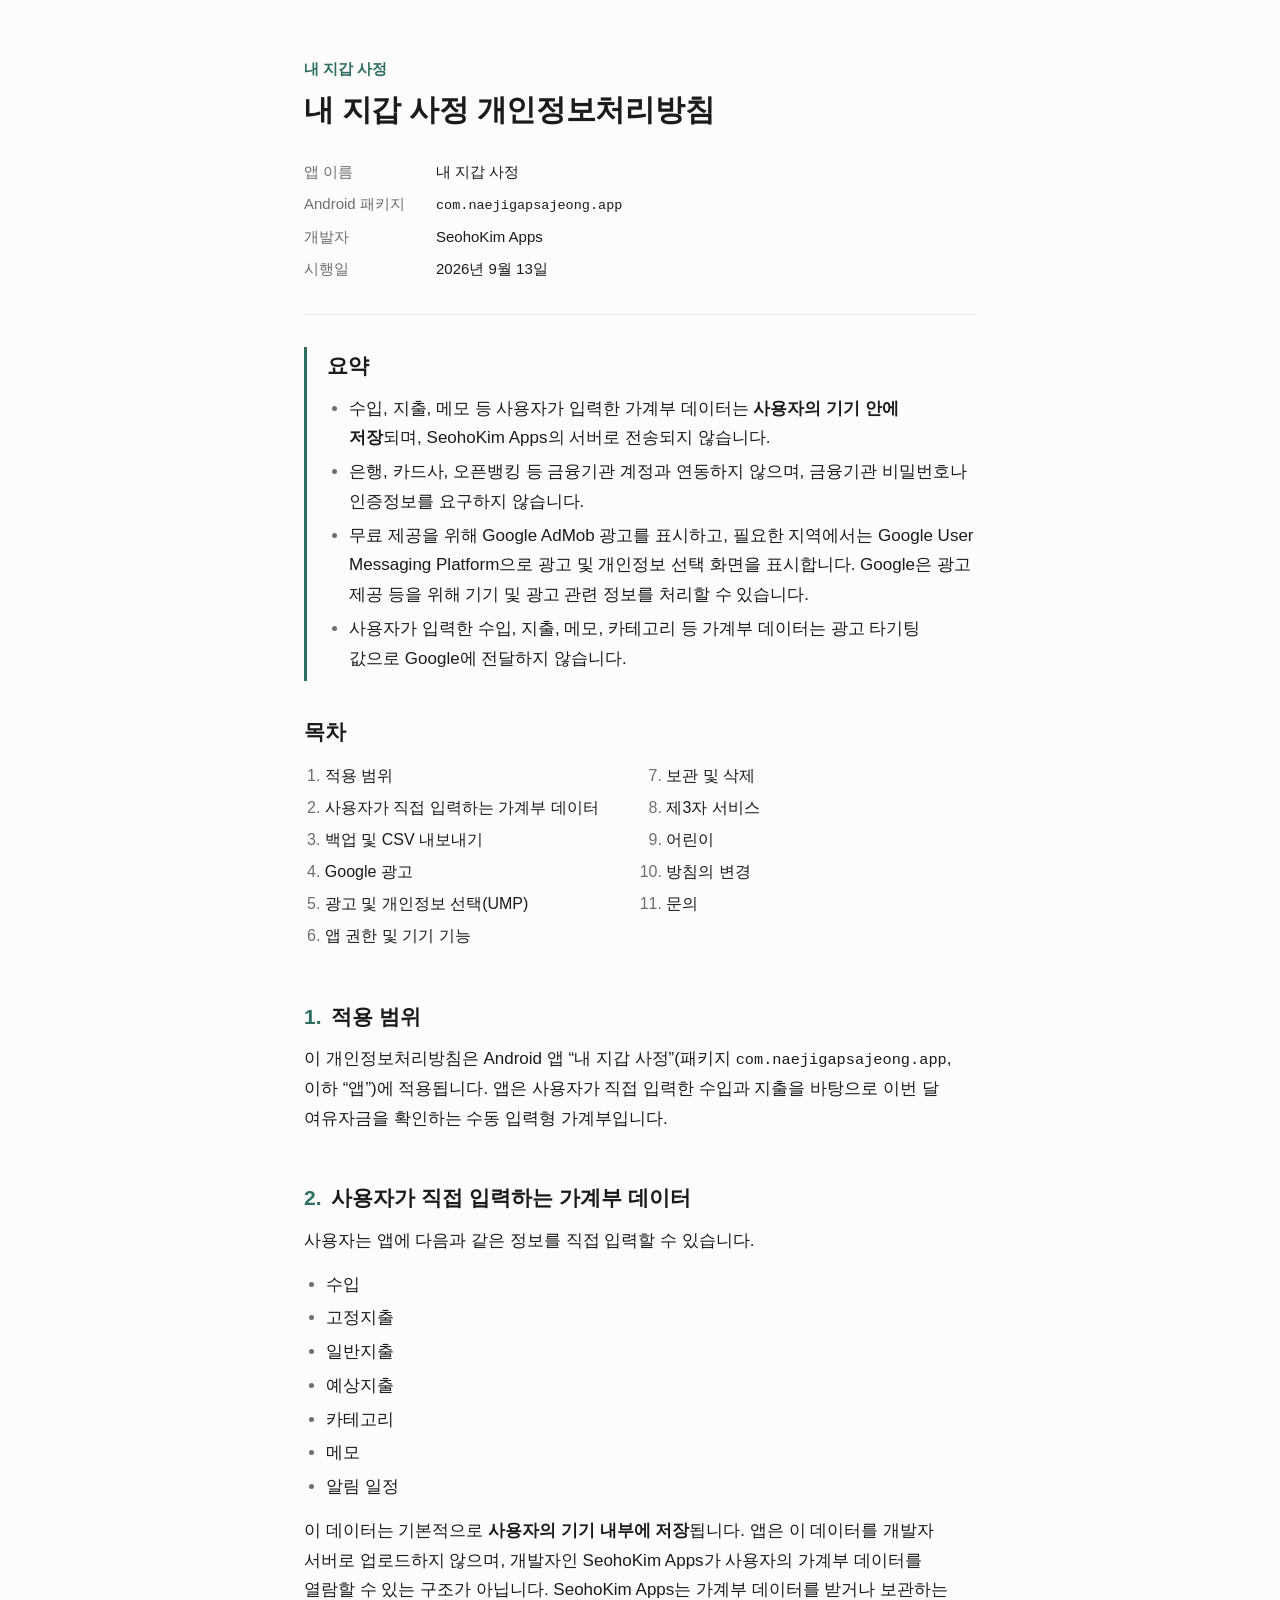
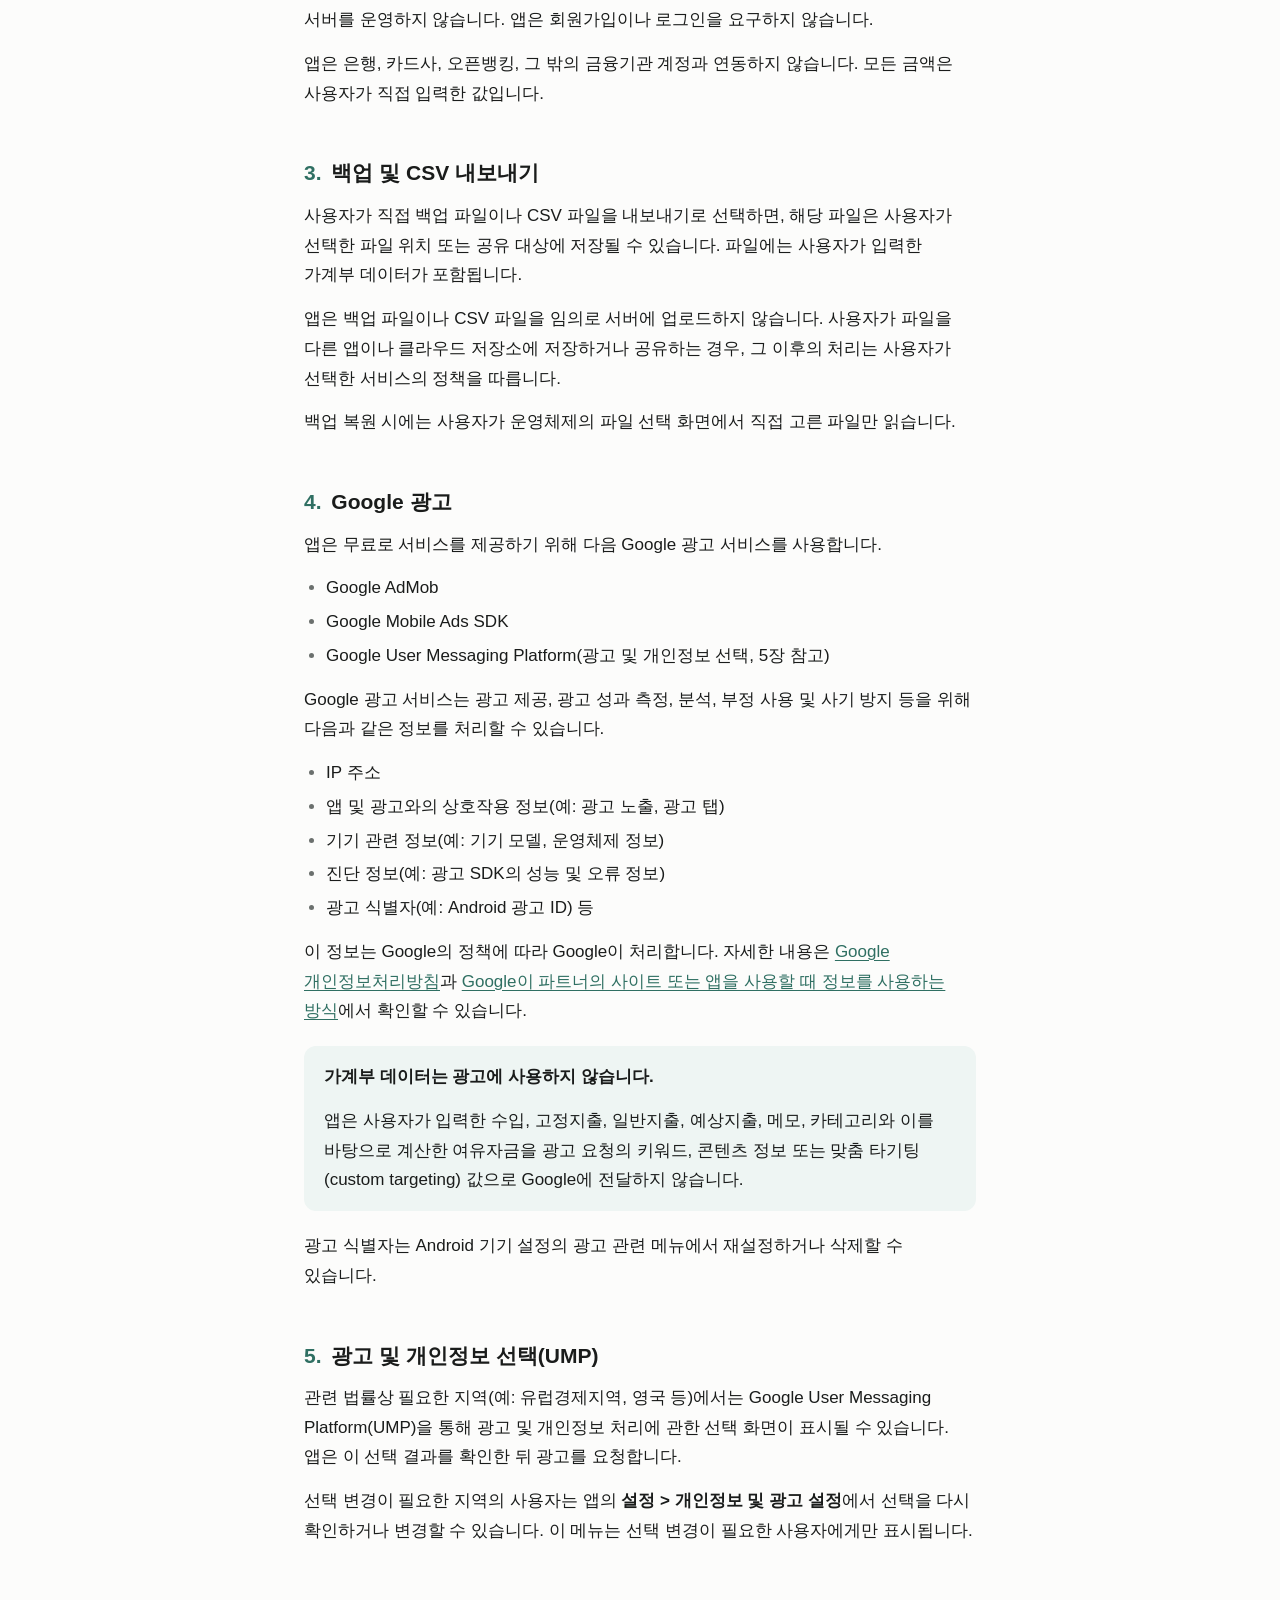
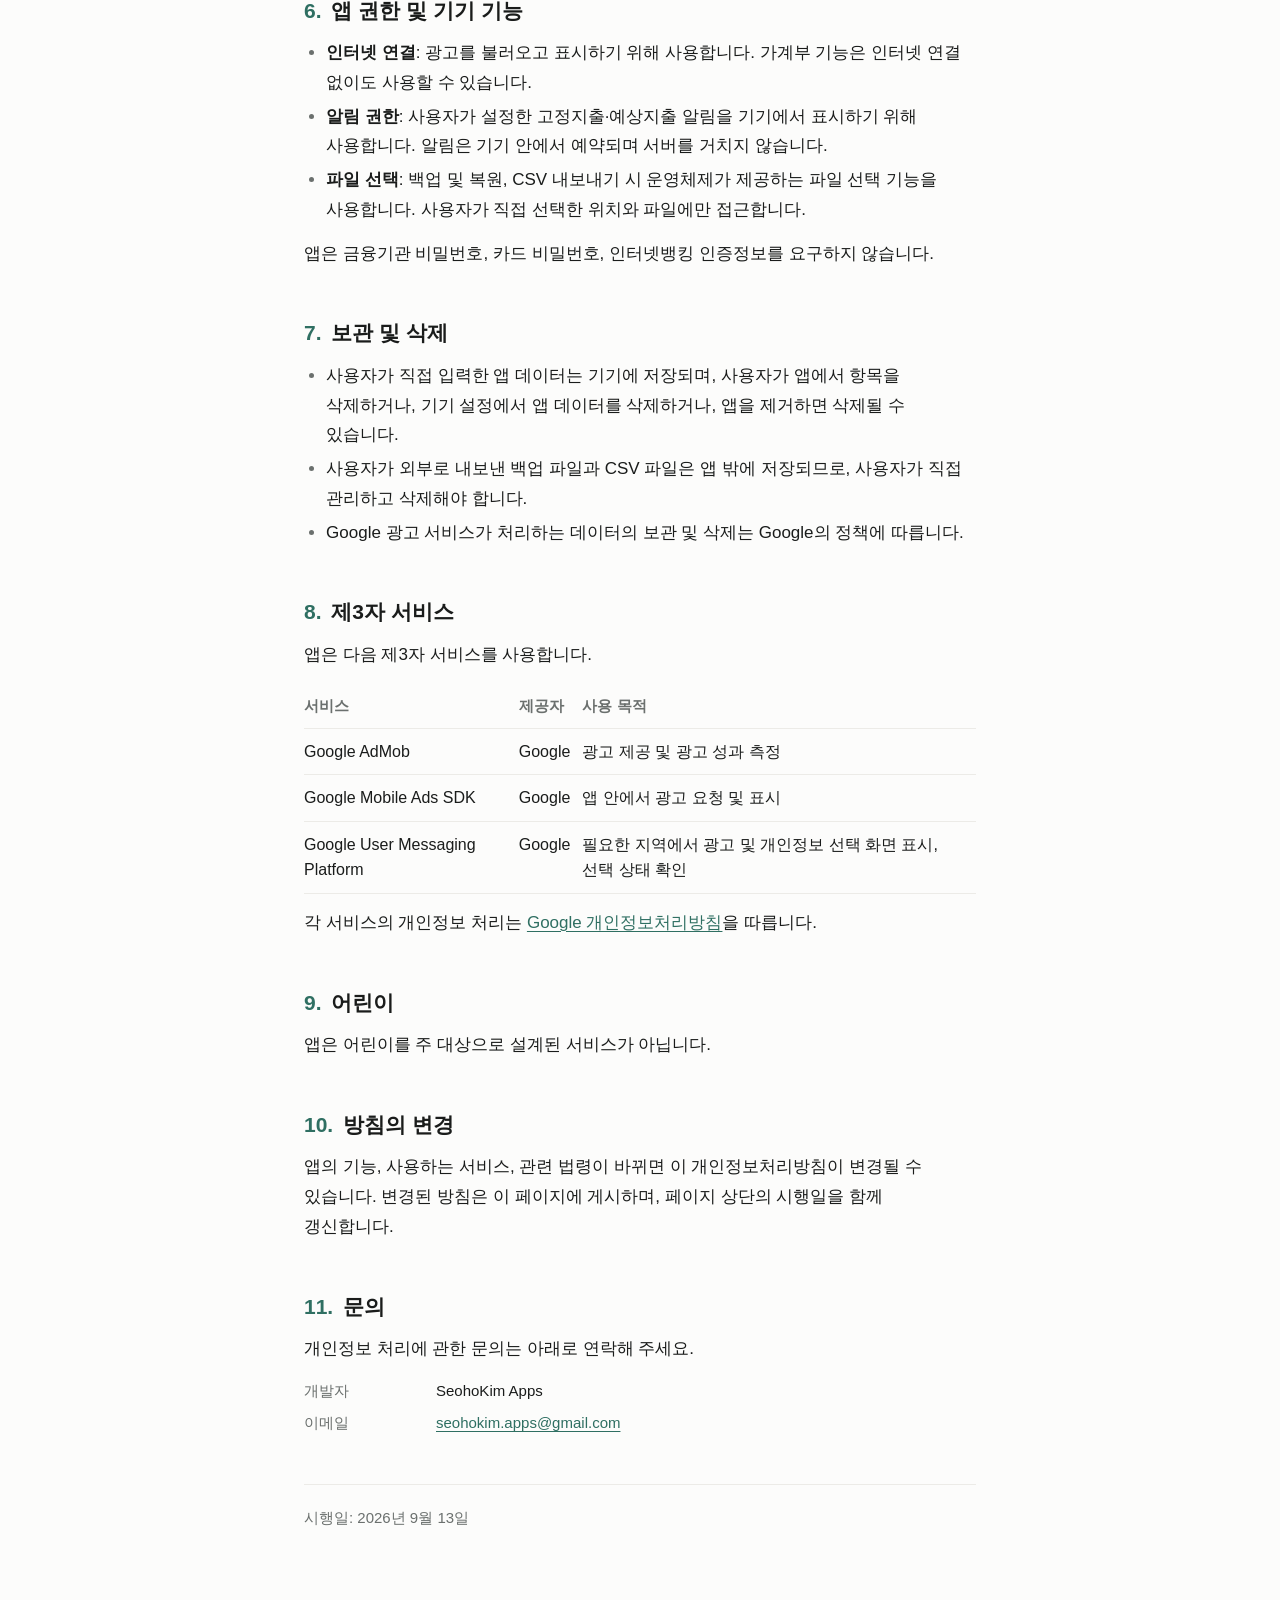
==== privacy/index.html @ 1b340bd2 "Add SeohoKim Apps privacy policy site" ====
<!doctype html>
<html lang="ko">
<head>
  <meta charset="utf-8">
  <meta name="viewport" content="width=device-width, initial-scale=1">
  <meta name="color-scheme" content="light">
  <title>내 지갑 사정 개인정보처리방침</title>
  <meta name="description" content="가계부 앱 '내 지갑 사정'의 개인정보처리방침입니다.">
  <link rel="stylesheet" href="privacy.css">
</head>
<body>
  <main class="page">
    <header class="page-header">
      <p class="eyebrow">내 지갑 사정</p>
      <h1>내 지갑 사정 개인정보처리방침</h1>

      <dl class="meta">
        <div>
          <dt>앱 이름</dt>
          <dd>내 지갑 사정</dd>
        </div>
        <div>
          <dt>Android 패키지</dt>
          <dd><code>com.naejigapsajeong.app</code></dd>
        </div>
        <div>
          <dt>개발자</dt>
          <dd>SeohoKim Apps</dd>
        </div>
        <div>
          <dt>시행일</dt>
          <dd><time datetime="2026-09-13">2026년 9월 13일</time></dd>
        </div>
      </dl>
    </header>

    <section class="summary" aria-labelledby="summary-title">
      <h2 id="summary-title">요약</h2>
      <ul>
        <li>수입, 지출, 메모 등 사용자가 입력한 가계부 데이터는 <strong>사용자의 기기 안에 저장</strong>되며, SeohoKim Apps의 서버로 전송되지 않습니다.</li>
        <li>은행, 카드사, 오픈뱅킹 등 금융기관 계정과 연동하지 않으며, 금융기관 비밀번호나 인증정보를 요구하지 않습니다.</li>
        <li>무료 제공을 위해 Google AdMob 광고를 표시하고, 필요한 지역에서는 Google User Messaging Platform으로 광고 및 개인정보 선택 화면을 표시합니다. Google은 광고 제공 등을 위해 기기 및 광고 관련 정보를 처리할 수 있습니다.</li>
        <li>사용자가 입력한 수입, 지출, 메모, 카테고리 등 가계부 데이터는 광고 타기팅 값으로 Google에 전달하지 않습니다.</li>
      </ul>
    </section>

    <nav class="toc" aria-labelledby="toc-title">
      <h2 id="toc-title">목차</h2>
      <ol>
        <li><a href="#scope">적용 범위</a></li>
        <li><a href="#user-data">사용자가 직접 입력하는 가계부 데이터</a></li>
        <li><a href="#backup">백업 및 CSV 내보내기</a></li>
        <li><a href="#ads">Google 광고</a></li>
        <li><a href="#consent">광고 및 개인정보 선택(UMP)</a></li>
        <li><a href="#permissions">앱 권한 및 기기 기능</a></li>
        <li><a href="#retention">보관 및 삭제</a></li>
        <li><a href="#third-party">제3자 서비스</a></li>
        <li><a href="#children">어린이</a></li>
        <li><a href="#changes">방침의 변경</a></li>
        <li><a href="#contact">문의</a></li>
      </ol>
    </nav>

    <section id="scope">
      <h2><span class="num">1.</span> 적용 범위</h2>
      <p>이 개인정보처리방침은 Android 앱 “내 지갑 사정”(패키지 <code>com.naejigapsajeong.app</code>, 이하 “앱”)에 적용됩니다. 앱은 사용자가 직접 입력한 수입과 지출을 바탕으로 이번 달 여유자금을 확인하는 수동 입력형 가계부입니다.</p>
    </section>

    <section id="user-data">
      <h2><span class="num">2.</span> 사용자가 직접 입력하는 가계부 데이터</h2>
      <p>사용자는 앱에 다음과 같은 정보를 직접 입력할 수 있습니다.</p>
      <ul>
        <li>수입</li>
        <li>고정지출</li>
        <li>일반지출</li>
        <li>예상지출</li>
        <li>카테고리</li>
        <li>메모</li>
        <li>알림 일정</li>
      </ul>
      <p>이 데이터는 기본적으로 <strong>사용자의 기기 내부에 저장</strong>됩니다. 앱은 이 데이터를 개발자 서버로 업로드하지 않으며, 개발자인 SeohoKim Apps가 사용자의 가계부 데이터를 열람할 수 있는 구조가 아닙니다. SeohoKim Apps는 가계부 데이터를 받거나 보관하는 서버를 운영하지 않습니다. 앱은 회원가입이나 로그인을 요구하지 않습니다.</p>
      <p>앱은 은행, 카드사, 오픈뱅킹, 그 밖의 금융기관 계정과 연동하지 않습니다. 모든 금액은 사용자가 직접 입력한 값입니다.</p>
    </section>

    <section id="backup">
      <h2><span class="num">3.</span> 백업 및 CSV 내보내기</h2>
      <p>사용자가 직접 백업 파일이나 CSV 파일을 내보내기로 선택하면, 해당 파일은 사용자가 선택한 파일 위치 또는 공유 대상에 저장될 수 있습니다. 파일에는 사용자가 입력한 가계부 데이터가 포함됩니다.</p>
      <p>앱은 백업 파일이나 CSV 파일을 임의로 서버에 업로드하지 않습니다. 사용자가 파일을 다른 앱이나 클라우드 저장소에 저장하거나 공유하는 경우, 그 이후의 처리는 사용자가 선택한 서비스의 정책을 따릅니다.</p>
      <p>백업 복원 시에는 사용자가 운영체제의 파일 선택 화면에서 직접 고른 파일만 읽습니다.</p>
    </section>

    <section id="ads">
      <h2><span class="num">4.</span> Google 광고</h2>
      <p>앱은 무료로 서비스를 제공하기 위해 다음 Google 광고 서비스를 사용합니다.</p>
      <ul>
        <li>Google AdMob</li>
        <li>Google Mobile Ads SDK</li>
        <li>Google User Messaging Platform(광고 및 개인정보 선택, 5장 참고)</li>
      </ul>
      <p>Google 광고 서비스는 광고 제공, 광고 성과 측정, 분석, 부정 사용 및 사기 방지 등을 위해 다음과 같은 정보를 처리할 수 있습니다.</p>
      <ul>
        <li>IP 주소</li>
        <li>앱 및 광고와의 상호작용 정보(예: 광고 노출, 광고 탭)</li>
        <li>기기 관련 정보(예: 기기 모델, 운영체제 정보)</li>
        <li>진단 정보(예: 광고 SDK의 성능 및 오류 정보)</li>
        <li>광고 식별자(예: Android 광고 ID) 등</li>
      </ul>
      <p>이 정보는 Google의 정책에 따라 Google이 처리합니다. 자세한 내용은 <a href="https://policies.google.com/privacy" rel="noopener">Google 개인정보처리방침</a>과 <a href="https://policies.google.com/technologies/partner-sites" rel="noopener">Google이 파트너의 사이트 또는 앱을 사용할 때 정보를 사용하는 방식</a>에서 확인할 수 있습니다.</p>

      <div class="note">
        <p><strong>가계부 데이터는 광고에 사용하지 않습니다.</strong></p>
        <p>앱은 사용자가 입력한 수입, 고정지출, 일반지출, 예상지출, 메모, 카테고리와 이를 바탕으로 계산한 여유자금을 광고 요청의 키워드, 콘텐츠 정보 또는 맞춤 타기팅(custom targeting) 값으로 Google에 전달하지 않습니다.</p>
      </div>

      <p>광고 식별자는 Android 기기 설정의 광고 관련 메뉴에서 재설정하거나 삭제할 수 있습니다.</p>
    </section>

    <section id="consent">
      <h2><span class="num">5.</span> 광고 및 개인정보 선택(UMP)</h2>
      <p>관련 법률상 필요한 지역(예: 유럽경제지역, 영국 등)에서는 Google User Messaging Platform(UMP)을 통해 광고 및 개인정보 처리에 관한 선택 화면이 표시될 수 있습니다. 앱은 이 선택 결과를 확인한 뒤 광고를 요청합니다.</p>
      <p>선택 변경이 필요한 지역의 사용자는 앱의 <strong>설정 &gt; 개인정보 및 광고 설정</strong>에서 선택을 다시 확인하거나 변경할 수 있습니다. 이 메뉴는 선택 변경이 필요한 사용자에게만 표시됩니다.</p>
    </section>

    <section id="permissions">
      <h2><span class="num">6.</span> 앱 권한 및 기기 기능</h2>
      <ul>
        <li><strong>인터넷 연결</strong>: 광고를 불러오고 표시하기 위해 사용합니다. 가계부 기능은 인터넷 연결 없이도 사용할 수 있습니다.</li>
        <li><strong>알림 권한</strong>: 사용자가 설정한 고정지출·예상지출 알림을 기기에서 표시하기 위해 사용합니다. 알림은 기기 안에서 예약되며 서버를 거치지 않습니다.</li>
        <li><strong>파일 선택</strong>: 백업 및 복원, CSV 내보내기 시 운영체제가 제공하는 파일 선택 기능을 사용합니다. 사용자가 직접 선택한 위치와 파일에만 접근합니다.</li>
      </ul>
      <p>앱은 금융기관 비밀번호, 카드 비밀번호, 인터넷뱅킹 인증정보를 요구하지 않습니다.</p>
    </section>

    <section id="retention">
      <h2><span class="num">7.</span> 보관 및 삭제</h2>
      <ul>
        <li>사용자가 직접 입력한 앱 데이터는 기기에 저장되며, 사용자가 앱에서 항목을 삭제하거나, 기기 설정에서 앱 데이터를 삭제하거나, 앱을 제거하면 삭제될 수 있습니다.</li>
        <li>사용자가 외부로 내보낸 백업 파일과 CSV 파일은 앱 밖에 저장되므로, 사용자가 직접 관리하고 삭제해야 합니다.</li>
        <li>Google 광고 서비스가 처리하는 데이터의 보관 및 삭제는 Google의 정책에 따릅니다.</li>
      </ul>
    </section>

    <section id="third-party">
      <h2><span class="num">8.</span> 제3자 서비스</h2>
      <p>앱은 다음 제3자 서비스를 사용합니다.</p>
      <div class="table-wrap">
        <table>
          <thead>
            <tr>
              <th scope="col">서비스</th>
              <th scope="col">제공자</th>
              <th scope="col">사용 목적</th>
            </tr>
          </thead>
          <tbody>
            <tr>
              <td>Google AdMob</td>
              <td>Google</td>
              <td>광고 제공 및 광고 성과 측정</td>
            </tr>
            <tr>
              <td>Google Mobile Ads SDK</td>
              <td>Google</td>
              <td>앱 안에서 광고 요청 및 표시</td>
            </tr>
            <tr>
              <td>Google User Messaging Platform</td>
              <td>Google</td>
              <td>필요한 지역에서 광고 및 개인정보 선택 화면 표시, 선택 상태 확인</td>
            </tr>
          </tbody>
        </table>
      </div>
      <p>각 서비스의 개인정보 처리는 <a href="https://policies.google.com/privacy" rel="noopener">Google 개인정보처리방침</a>을 따릅니다.</p>
    </section>

    <section id="children">
      <h2><span class="num">9.</span> 어린이</h2>
      <p>앱은 어린이를 주 대상으로 설계된 서비스가 아닙니다.</p>
    </section>

    <section id="changes">
      <h2><span class="num">10.</span> 방침의 변경</h2>
      <p>앱의 기능, 사용하는 서비스, 관련 법령이 바뀌면 이 개인정보처리방침이 변경될 수 있습니다. 변경된 방침은 이 페이지에 게시하며, 페이지 상단의 시행일을 함께 갱신합니다.</p>
    </section>

    <section id="contact">
      <h2><span class="num">11.</span> 문의</h2>
      <p>개인정보 처리에 관한 문의는 아래로 연락해 주세요.</p>
      <dl class="contact">
        <div>
          <dt>개발자</dt>
          <dd>SeohoKim Apps</dd>
        </div>
        <div>
          <dt>이메일</dt>
          <dd><a href="mailto:seohokim.apps@gmail.com">seohokim.apps@gmail.com</a></dd>
        </div>
      </dl>
    </section>

    <footer class="page-footer">
      <p>시행일: 2026년 9월 13일</p>
    </footer>
  </main>
</body>
</html>
---- privacy/privacy.css ----
/* 내 지갑 사정 개인정보처리방침 스타일. 외부 글꼴 없이 시스템 글꼴만 사용한다. */

:root {
  --bg: #fcfcfb;
  --surface: #ffffff;
  --border: #ecebe7;
  --text: #1a1c1b;
  --text-secondary: #6b706e;
  --accent: #2f6f62;
  --accent-soft: #eef5f3;
  color-scheme: light;
}

*,
*::before,
*::after {
  box-sizing: border-box;
}

html {
  -webkit-text-size-adjust: 100%;
  text-size-adjust: 100%;
  scroll-padding-top: 16px;
}

body {
  margin: 0;
  background: var(--bg);
  color: var(--text);
  font-family: -apple-system, BlinkMacSystemFont, "Apple SD Gothic Neo",
    "Malgun Gothic", "맑은 고딕", "Noto Sans KR", "Segoe UI", Roboto,
    sans-serif;
  font-size: 17px;
  line-height: 1.75;
  word-break: keep-all;
  overflow-wrap: break-word;
}

.page {
  max-width: 720px;
  margin: 0 auto;
  padding: 56px 24px 72px;
}

/* ------------------------------------------------------------ header */

.eyebrow {
  margin: 0 0 8px;
  color: var(--accent);
  font-size: 15px;
  font-weight: 600;
}

h1 {
  margin: 0 0 28px;
  font-size: 30px;
  line-height: 1.35;
  font-weight: 700;
  letter-spacing: -0.01em;
}

.meta,
.contact {
  margin: 0;
  display: grid;
  gap: 6px;
}

.meta > div,
.contact > div {
  display: grid;
  grid-template-columns: 120px 1fr;
  gap: 12px;
}

.meta dt,
.contact dt {
  color: var(--text-secondary);
  font-size: 15px;
}

.meta dd,
.contact dd {
  margin: 0;
  font-size: 15px;
}

.page-header {
  padding-bottom: 32px;
  border-bottom: 1px solid var(--border);
}

/* ----------------------------------------------------------- content */

section,
nav {
  padding-top: 36px;
}

h2 {
  margin: 0 0 12px;
  font-size: 21px;
  line-height: 1.45;
  font-weight: 700;
}

h2 .num {
  color: var(--accent);
  margin-right: 4px;
}

p {
  margin: 0 0 14px;
}

ul,
ol {
  margin: 0 0 14px;
  padding-left: 1.3em;
}

li {
  margin: 4px 0;
}

li::marker {
  color: var(--text-secondary);
}

strong {
  font-weight: 600;
}

a {
  color: var(--accent);
  text-decoration: underline;
  text-underline-offset: 3px;
  text-decoration-thickness: 1px;
}

a:hover {
  text-decoration-thickness: 2px;
}

a:focus-visible {
  outline: 2px solid var(--accent);
  outline-offset: 2px;
  border-radius: 2px;
}

code {
  font-family: ui-monospace, SFMono-Regular, Consolas, "Liberation Mono",
    monospace;
  font-size: 0.9em;
  overflow-wrap: anywhere;
}

/* 요약: 카드 대신 왼쪽 선 하나로만 구분한다. */
.summary {
  margin-top: 32px;
  padding: 4px 0 4px 20px;
  border-left: 3px solid var(--accent);
}

.summary ul {
  margin-bottom: 0;
}

.toc ol {
  columns: 2;
  column-gap: 32px;
  font-size: 16px;
}

.toc li {
  margin: 0;
  padding: 2px 0;
  break-inside: avoid;
}

.toc a {
  color: var(--text);
  text-decoration: none;
}

.toc a:hover {
  color: var(--accent);
  text-decoration: underline;
}

.note {
  margin: 20px 0;
  padding: 16px 20px;
  background: var(--accent-soft);
  border-radius: 12px;
}

.note p:last-child {
  margin-bottom: 0;
}

.table-wrap {
  overflow-x: auto;
  margin: 0 0 14px;
}

table {
  width: 100%;
  border-collapse: collapse;
  font-size: 16px;
  line-height: 1.6;
}

th,
td {
  text-align: left;
  vertical-align: top;
  padding: 10px 12px 10px 0;
  border-bottom: 1px solid var(--border);
}

th {
  color: var(--text-secondary);
  font-weight: 600;
  font-size: 15px;
}

.page-footer {
  margin-top: 48px;
  padding-top: 20px;
  border-top: 1px solid var(--border);
  color: var(--text-secondary);
  font-size: 15px;
}

/* ------------------------------------------------------------ mobile */

@media (max-width: 560px) {
  body {
    font-size: 16px;
  }

  .page {
    padding: 36px 18px 56px;
  }

  h1 {
    font-size: 25px;
  }

  h2 {
    font-size: 19px;
  }

  .meta > div,
  .contact > div {
    grid-template-columns: 1fr;
    gap: 0;
  }

  .meta > div + div,
  .contact > div + div {
    margin-top: 6px;
  }

  .toc ol {
    columns: 1;
  }

  .summary {
    padding-left: 16px;
  }

  th,
  td {
    padding-right: 10px;
  }
}

@media print {
  body {
    background: #fff;
  }

  .toc {
    display: none;
  }
}
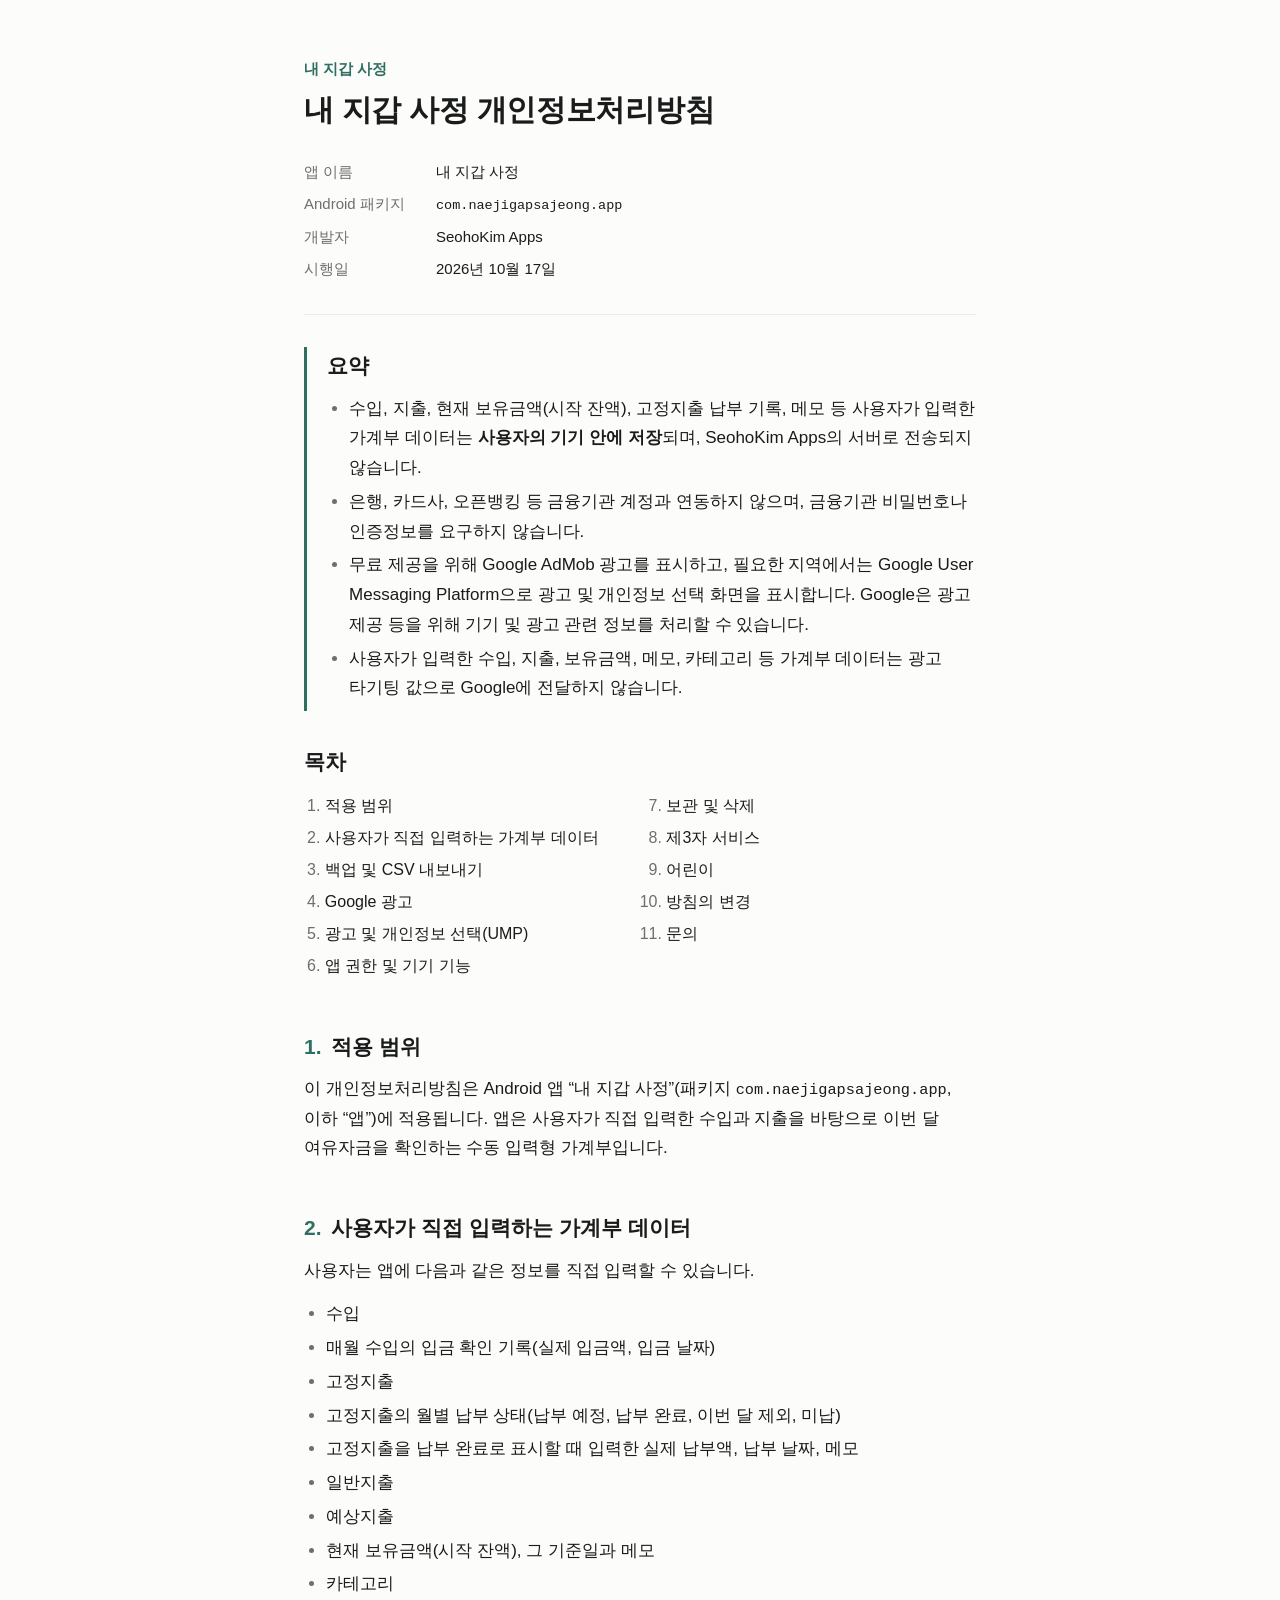
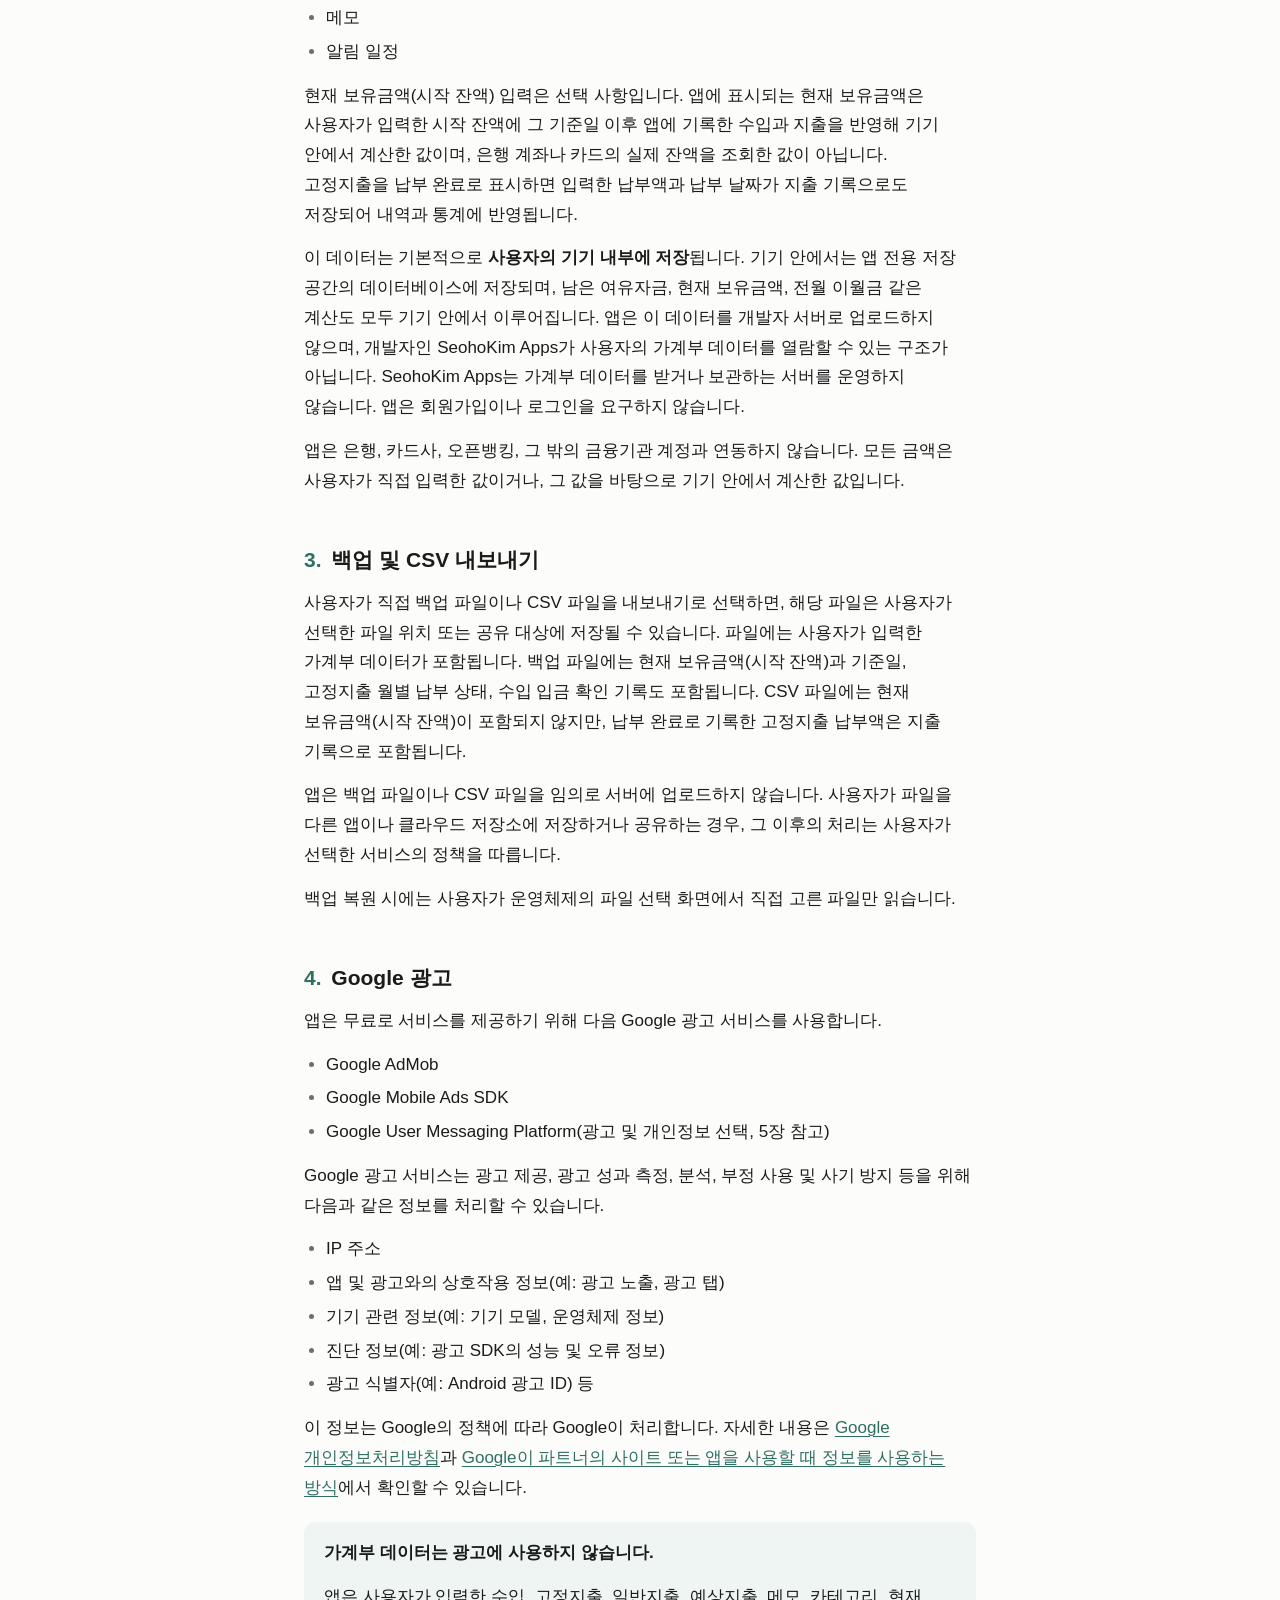
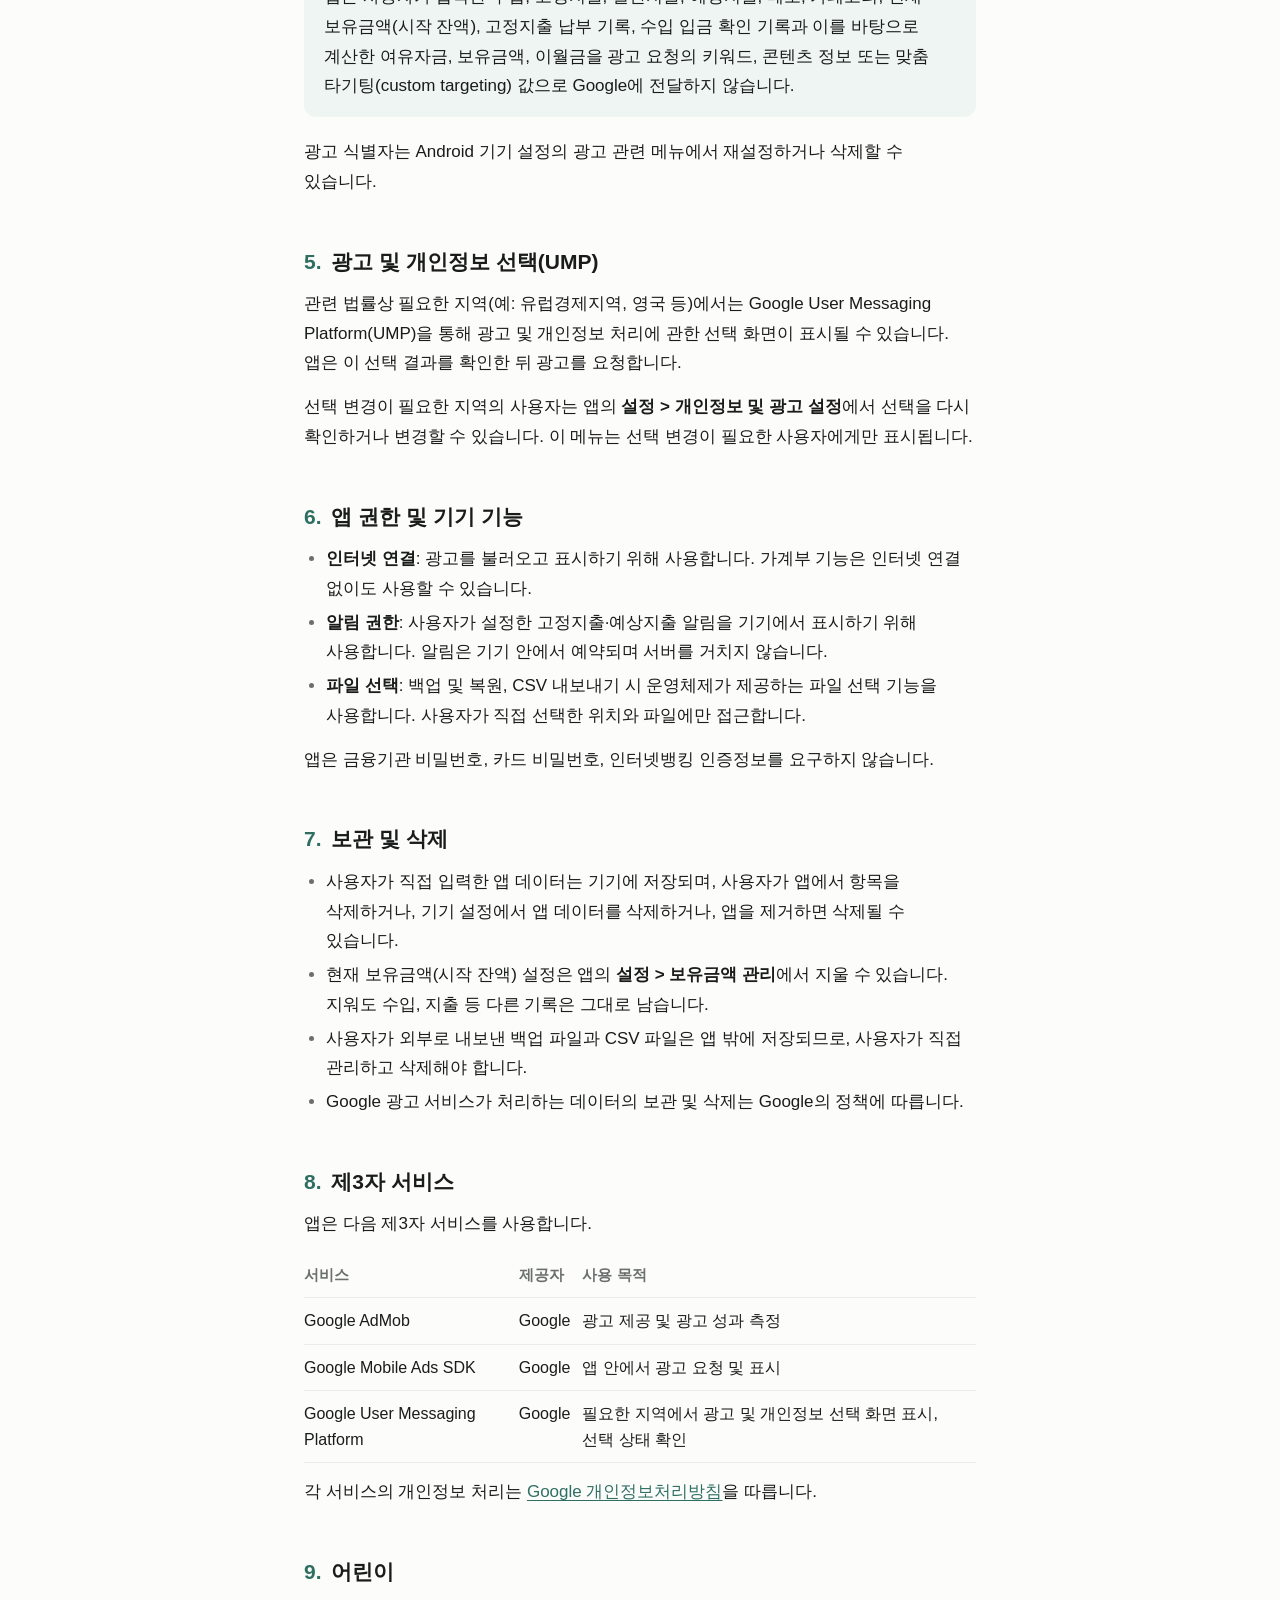
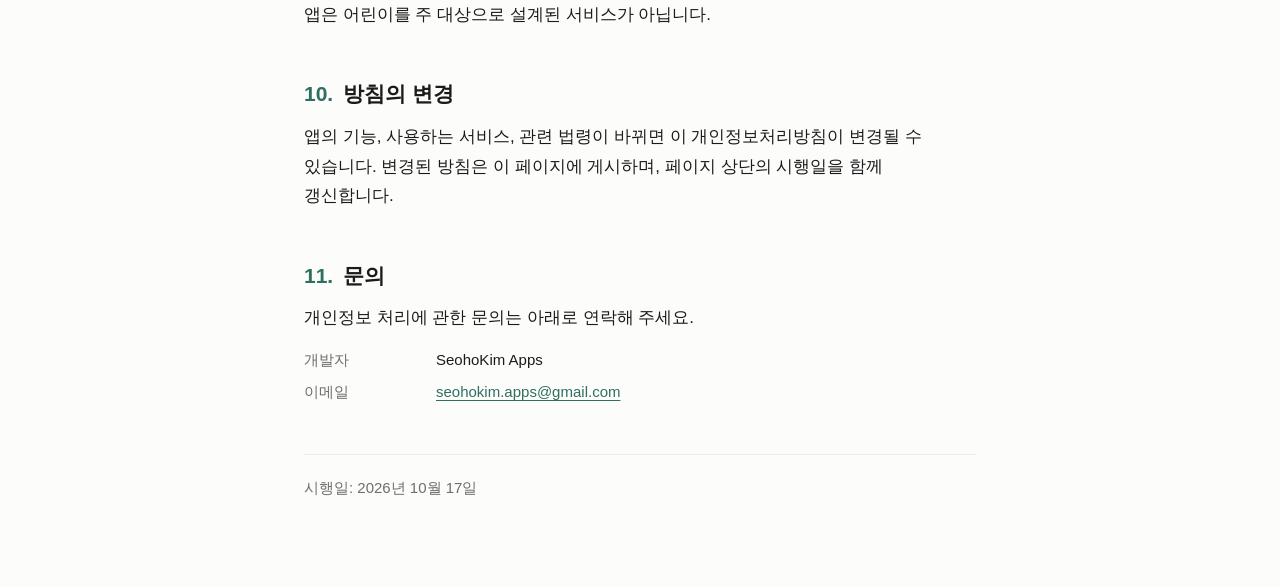
==== commit 842342b7: "docs: update budget app privacy policy Co-Authored-By: Claude Opus 5.5 <noreply@anthropic.com>" ====
--- a/privacy/index.html
+++ b/privacy/index.html
@@ -29,7 +29,7 @@
         </div>
         <div>
           <dt>시행일</dt>
-          <dd><time datetime="2026-09-13">2026년 9월 13일</time></dd>
+          <dd><time datetime="2026-10-17">2026년 10월 17일</time></dd>
         </div>
       </dl>
     </header>
@@ -37,10 +37,10 @@
     <section class="summary" aria-labelledby="summary-title">
       <h2 id="summary-title">요약</h2>
       <ul>
-        <li>수입, 지출, 메모 등 사용자가 입력한 가계부 데이터는 <strong>사용자의 기기 안에 저장</strong>되며, SeohoKim Apps의 서버로 전송되지 않습니다.</li>
+        <li>수입, 지출, 현재 보유금액(시작 잔액), 고정지출 납부 기록, 메모 등 사용자가 입력한 가계부 데이터는 <strong>사용자의 기기 안에 저장</strong>되며, SeohoKim Apps의 서버로 전송되지 않습니다.</li>
         <li>은행, 카드사, 오픈뱅킹 등 금융기관 계정과 연동하지 않으며, 금융기관 비밀번호나 인증정보를 요구하지 않습니다.</li>
         <li>무료 제공을 위해 Google AdMob 광고를 표시하고, 필요한 지역에서는 Google User Messaging Platform으로 광고 및 개인정보 선택 화면을 표시합니다. Google은 광고 제공 등을 위해 기기 및 광고 관련 정보를 처리할 수 있습니다.</li>
-        <li>사용자가 입력한 수입, 지출, 메모, 카테고리 등 가계부 데이터는 광고 타기팅 값으로 Google에 전달하지 않습니다.</li>
+        <li>사용자가 입력한 수입, 지출, 보유금액, 메모, 카테고리 등 가계부 데이터는 광고 타기팅 값으로 Google에 전달하지 않습니다.</li>
       </ul>
     </section>
 
@@ -71,20 +71,25 @@
       <p>사용자는 앱에 다음과 같은 정보를 직접 입력할 수 있습니다.</p>
       <ul>
         <li>수입</li>
+        <li>매월 수입의 입금 확인 기록(실제 입금액, 입금 날짜)</li>
         <li>고정지출</li>
+        <li>고정지출의 월별 납부 상태(납부 예정, 납부 완료, 이번 달 제외, 미납)</li>
+        <li>고정지출을 납부 완료로 표시할 때 입력한 실제 납부액, 납부 날짜, 메모</li>
         <li>일반지출</li>
         <li>예상지출</li>
+        <li>현재 보유금액(시작 잔액), 그 기준일과 메모</li>
         <li>카테고리</li>
         <li>메모</li>
         <li>알림 일정</li>
       </ul>
-      <p>이 데이터는 기본적으로 <strong>사용자의 기기 내부에 저장</strong>됩니다. 앱은 이 데이터를 개발자 서버로 업로드하지 않으며, 개발자인 SeohoKim Apps가 사용자의 가계부 데이터를 열람할 수 있는 구조가 아닙니다. SeohoKim Apps는 가계부 데이터를 받거나 보관하는 서버를 운영하지 않습니다. 앱은 회원가입이나 로그인을 요구하지 않습니다.</p>
-      <p>앱은 은행, 카드사, 오픈뱅킹, 그 밖의 금융기관 계정과 연동하지 않습니다. 모든 금액은 사용자가 직접 입력한 값입니다.</p>
+      <p>현재 보유금액(시작 잔액) 입력은 선택 사항입니다. 앱에 표시되는 현재 보유금액은 사용자가 입력한 시작 잔액에 그 기준일 이후 앱에 기록한 수입과 지출을 반영해 기기 안에서 계산한 값이며, 은행 계좌나 카드의 실제 잔액을 조회한 값이 아닙니다. 고정지출을 납부 완료로 표시하면 입력한 납부액과 납부 날짜가 지출 기록으로도 저장되어 내역과 통계에 반영됩니다.</p>
+      <p>이 데이터는 기본적으로 <strong>사용자의 기기 내부에 저장</strong>됩니다. 기기 안에서는 앱 전용 저장 공간의 데이터베이스에 저장되며, 남은 여유자금, 현재 보유금액, 전월 이월금 같은 계산도 모두 기기 안에서 이루어집니다. 앱은 이 데이터를 개발자 서버로 업로드하지 않으며, 개발자인 SeohoKim Apps가 사용자의 가계부 데이터를 열람할 수 있는 구조가 아닙니다. SeohoKim Apps는 가계부 데이터를 받거나 보관하는 서버를 운영하지 않습니다. 앱은 회원가입이나 로그인을 요구하지 않습니다.</p>
+      <p>앱은 은행, 카드사, 오픈뱅킹, 그 밖의 금융기관 계정과 연동하지 않습니다. 모든 금액은 사용자가 직접 입력한 값이거나, 그 값을 바탕으로 기기 안에서 계산한 값입니다.</p>
     </section>
 
     <section id="backup">
       <h2><span class="num">3.</span> 백업 및 CSV 내보내기</h2>
-      <p>사용자가 직접 백업 파일이나 CSV 파일을 내보내기로 선택하면, 해당 파일은 사용자가 선택한 파일 위치 또는 공유 대상에 저장될 수 있습니다. 파일에는 사용자가 입력한 가계부 데이터가 포함됩니다.</p>
+      <p>사용자가 직접 백업 파일이나 CSV 파일을 내보내기로 선택하면, 해당 파일은 사용자가 선택한 파일 위치 또는 공유 대상에 저장될 수 있습니다. 파일에는 사용자가 입력한 가계부 데이터가 포함됩니다. 백업 파일에는 현재 보유금액(시작 잔액)과 기준일, 고정지출 월별 납부 상태, 수입 입금 확인 기록도 포함됩니다. CSV 파일에는 현재 보유금액(시작 잔액)이 포함되지 않지만, 납부 완료로 기록한 고정지출 납부액은 지출 기록으로 포함됩니다.</p>
       <p>앱은 백업 파일이나 CSV 파일을 임의로 서버에 업로드하지 않습니다. 사용자가 파일을 다른 앱이나 클라우드 저장소에 저장하거나 공유하는 경우, 그 이후의 처리는 사용자가 선택한 서비스의 정책을 따릅니다.</p>
       <p>백업 복원 시에는 사용자가 운영체제의 파일 선택 화면에서 직접 고른 파일만 읽습니다.</p>
     </section>
@@ -109,7 +114,7 @@
 
       <div class="note">
         <p><strong>가계부 데이터는 광고에 사용하지 않습니다.</strong></p>
-        <p>앱은 사용자가 입력한 수입, 고정지출, 일반지출, 예상지출, 메모, 카테고리와 이를 바탕으로 계산한 여유자금을 광고 요청의 키워드, 콘텐츠 정보 또는 맞춤 타기팅(custom targeting) 값으로 Google에 전달하지 않습니다.</p>
+        <p>앱은 사용자가 입력한 수입, 고정지출, 일반지출, 예상지출, 메모, 카테고리, 현재 보유금액(시작 잔액), 고정지출 납부 기록, 수입 입금 확인 기록과 이를 바탕으로 계산한 여유자금, 보유금액, 이월금을 광고 요청의 키워드, 콘텐츠 정보 또는 맞춤 타기팅(custom targeting) 값으로 Google에 전달하지 않습니다.</p>
       </div>
 
       <p>광고 식별자는 Android 기기 설정의 광고 관련 메뉴에서 재설정하거나 삭제할 수 있습니다.</p>
@@ -135,6 +140,7 @@
       <h2><span class="num">7.</span> 보관 및 삭제</h2>
       <ul>
         <li>사용자가 직접 입력한 앱 데이터는 기기에 저장되며, 사용자가 앱에서 항목을 삭제하거나, 기기 설정에서 앱 데이터를 삭제하거나, 앱을 제거하면 삭제될 수 있습니다.</li>
+        <li>현재 보유금액(시작 잔액) 설정은 앱의 <strong>설정 &gt; 보유금액 관리</strong>에서 지울 수 있습니다. 지워도 수입, 지출 등 다른 기록은 그대로 남습니다.</li>
         <li>사용자가 외부로 내보낸 백업 파일과 CSV 파일은 앱 밖에 저장되므로, 사용자가 직접 관리하고 삭제해야 합니다.</li>
         <li>Google 광고 서비스가 처리하는 데이터의 보관 및 삭제는 Google의 정책에 따릅니다.</li>
       </ul>
@@ -200,7 +206,7 @@
     </section>
 
     <footer class="page-footer">
-      <p>시행일: 2026년 9월 13일</p>
+      <p>시행일: 2026년 10월 17일</p>
     </footer>
   </main>
 </body>
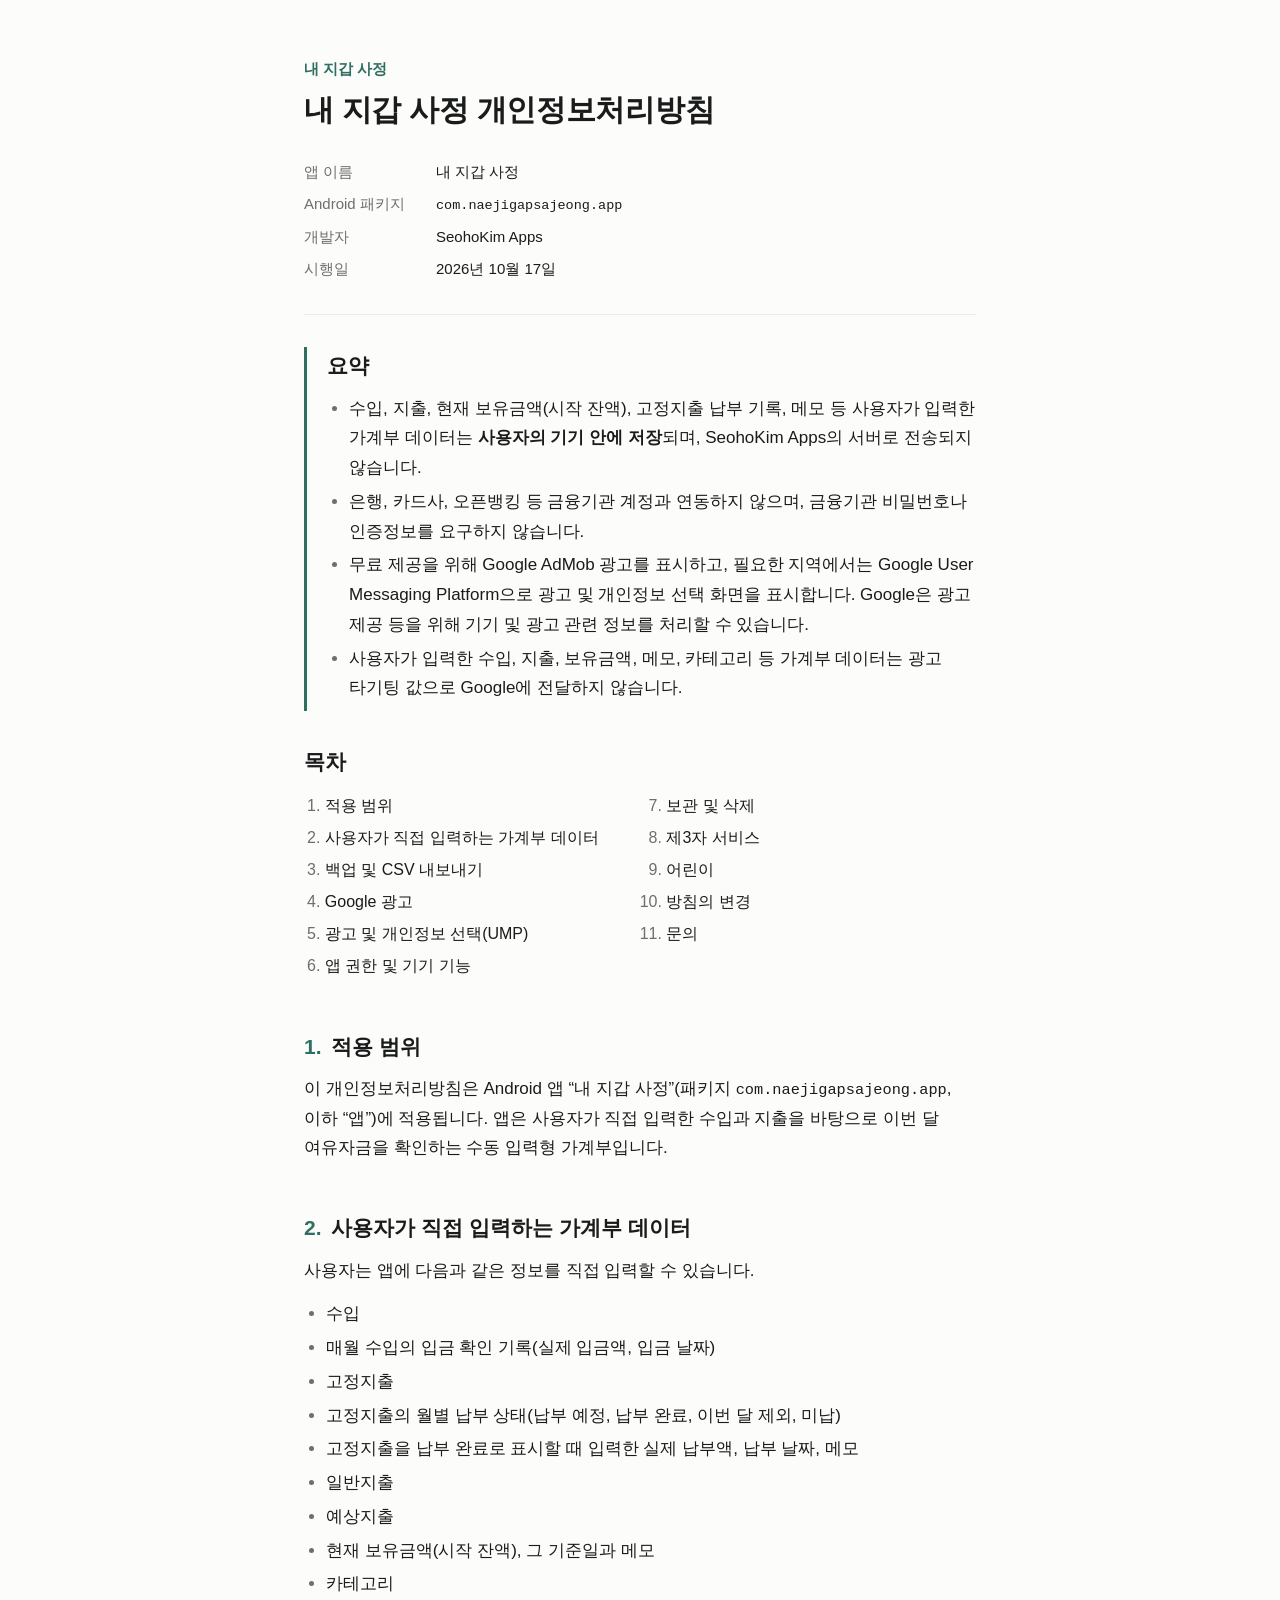
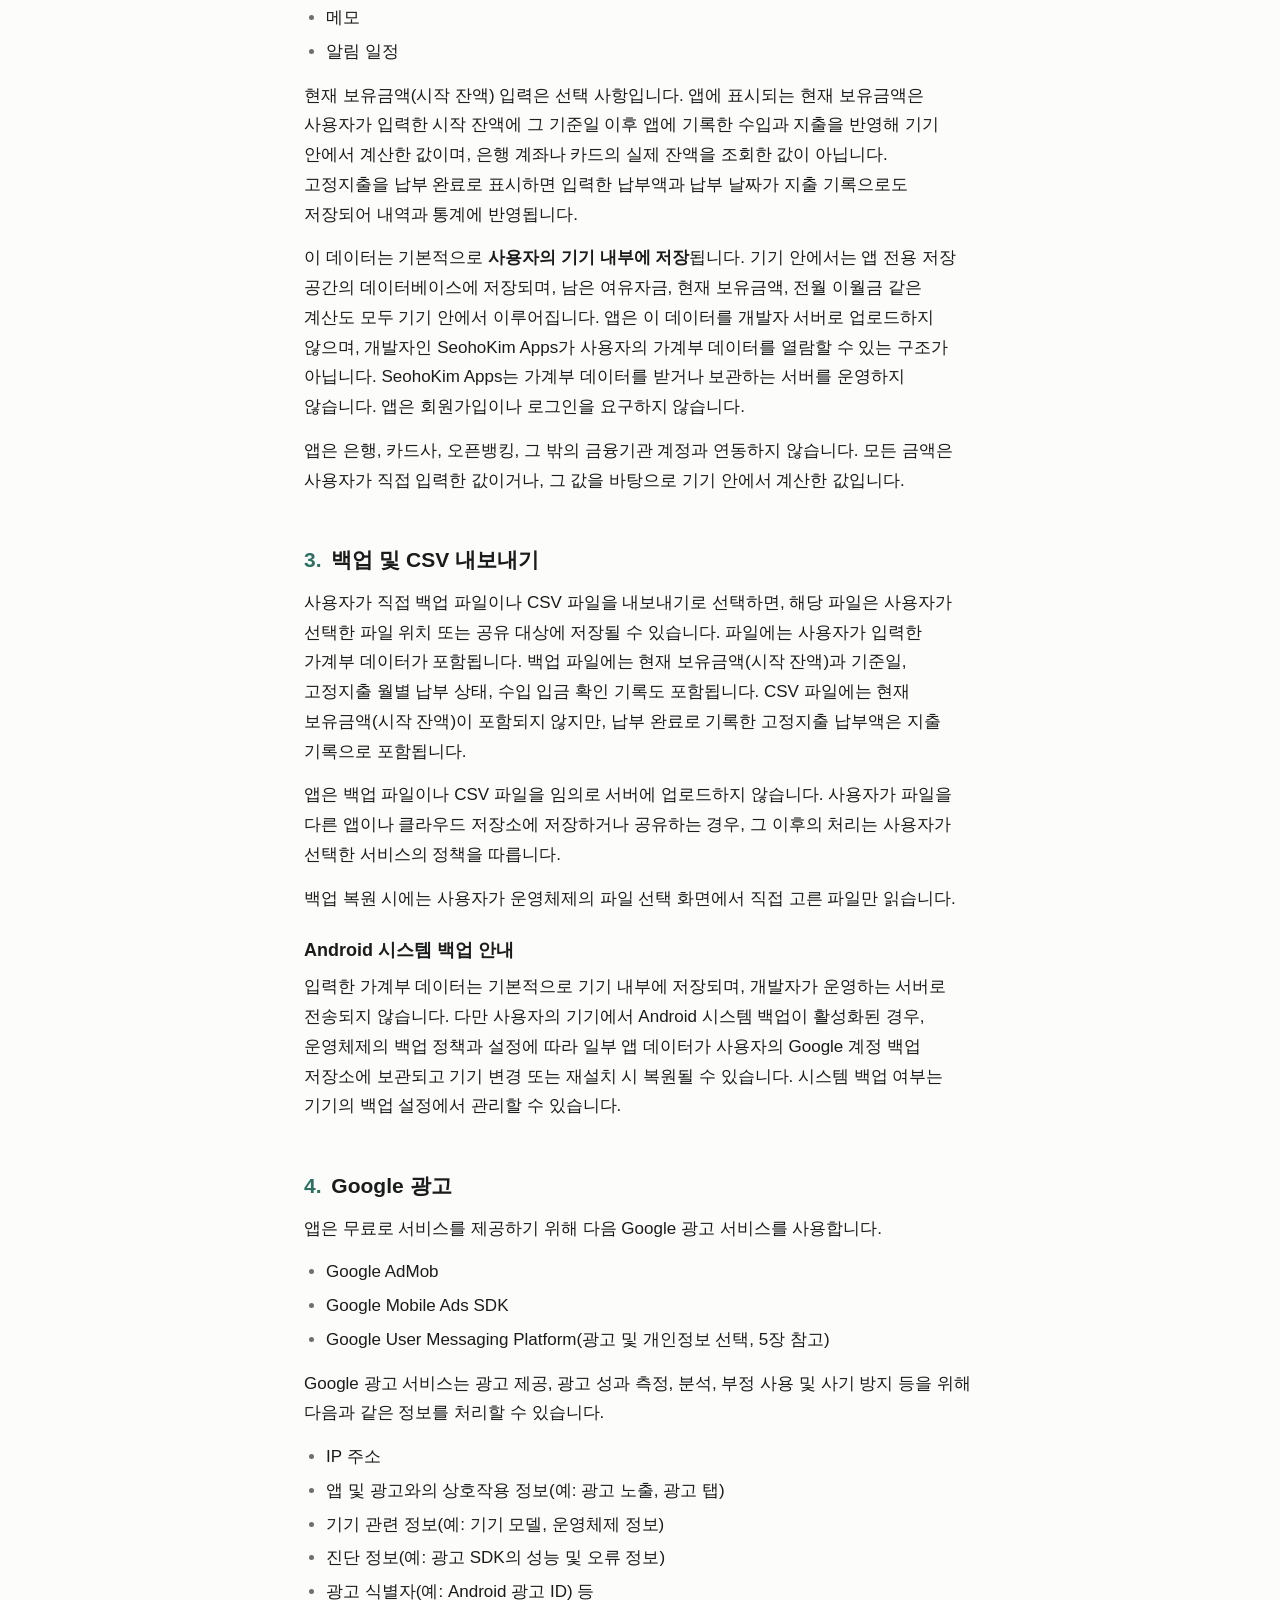
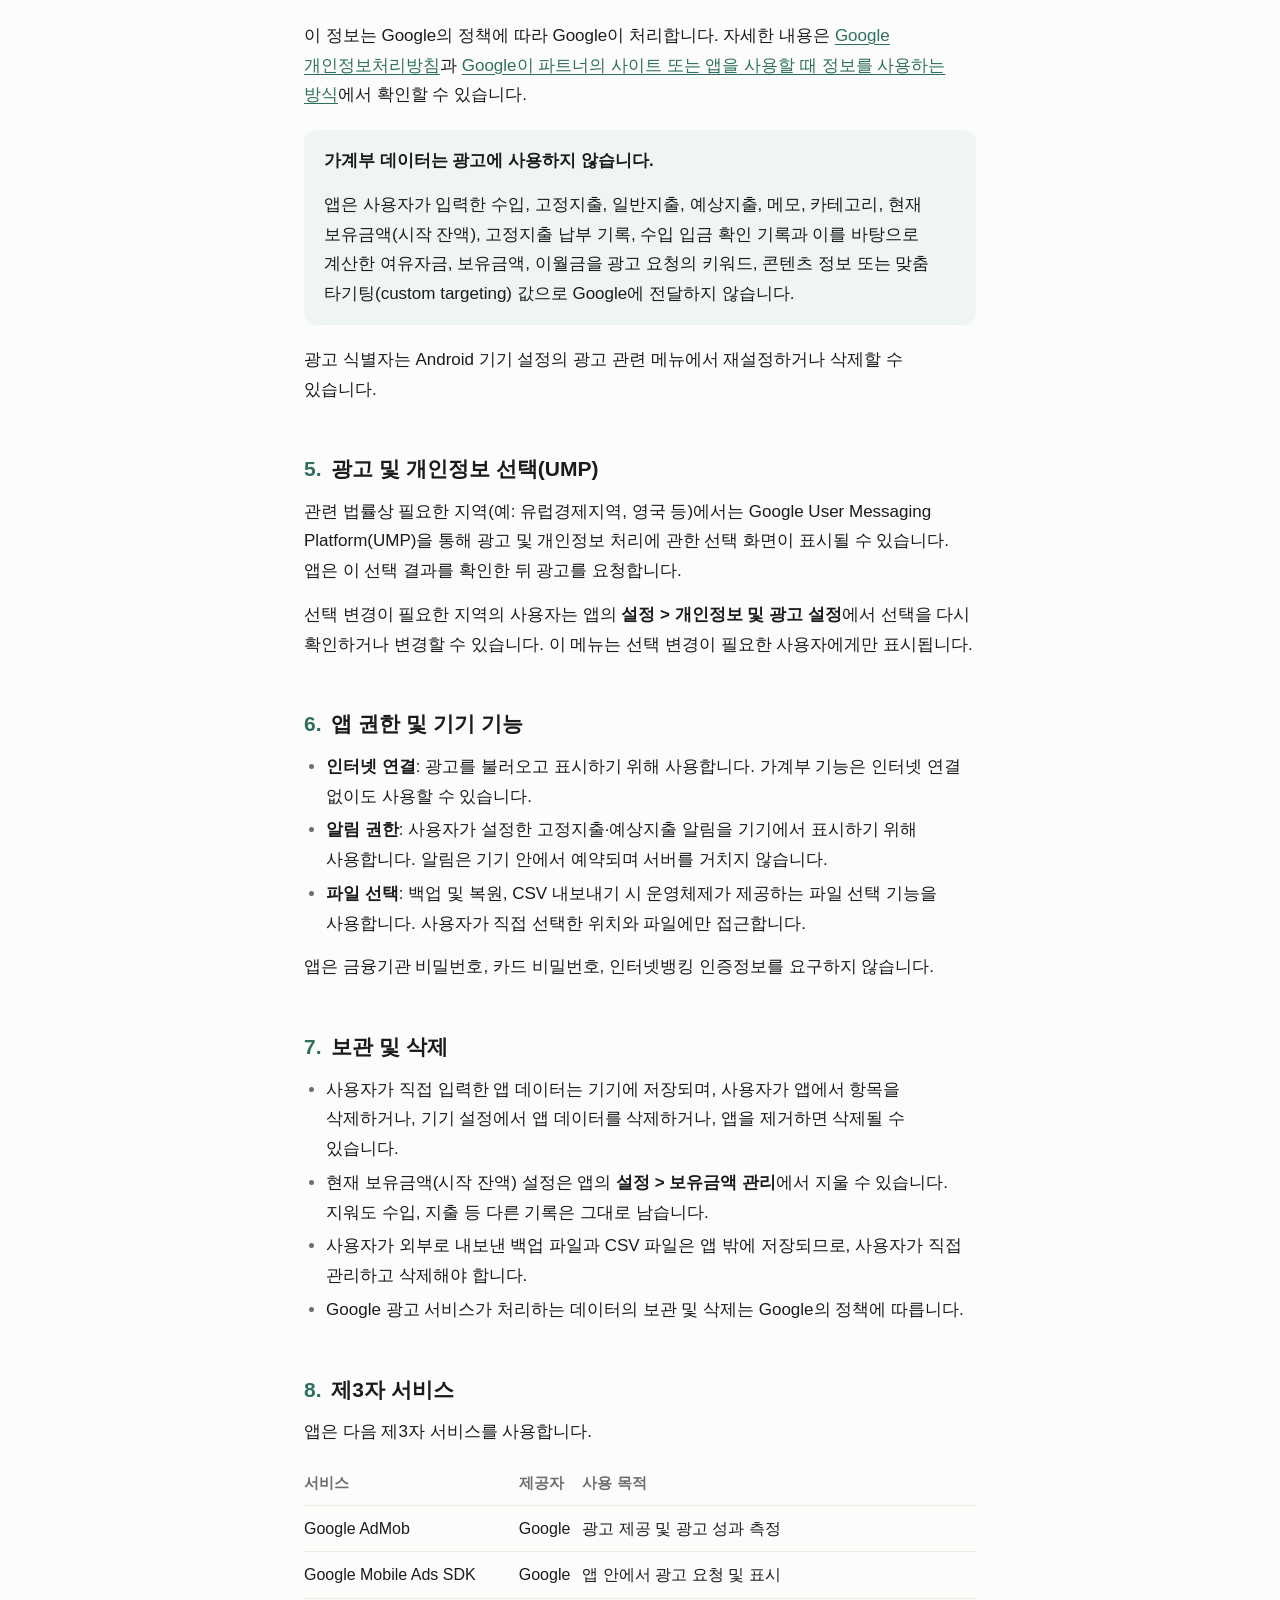
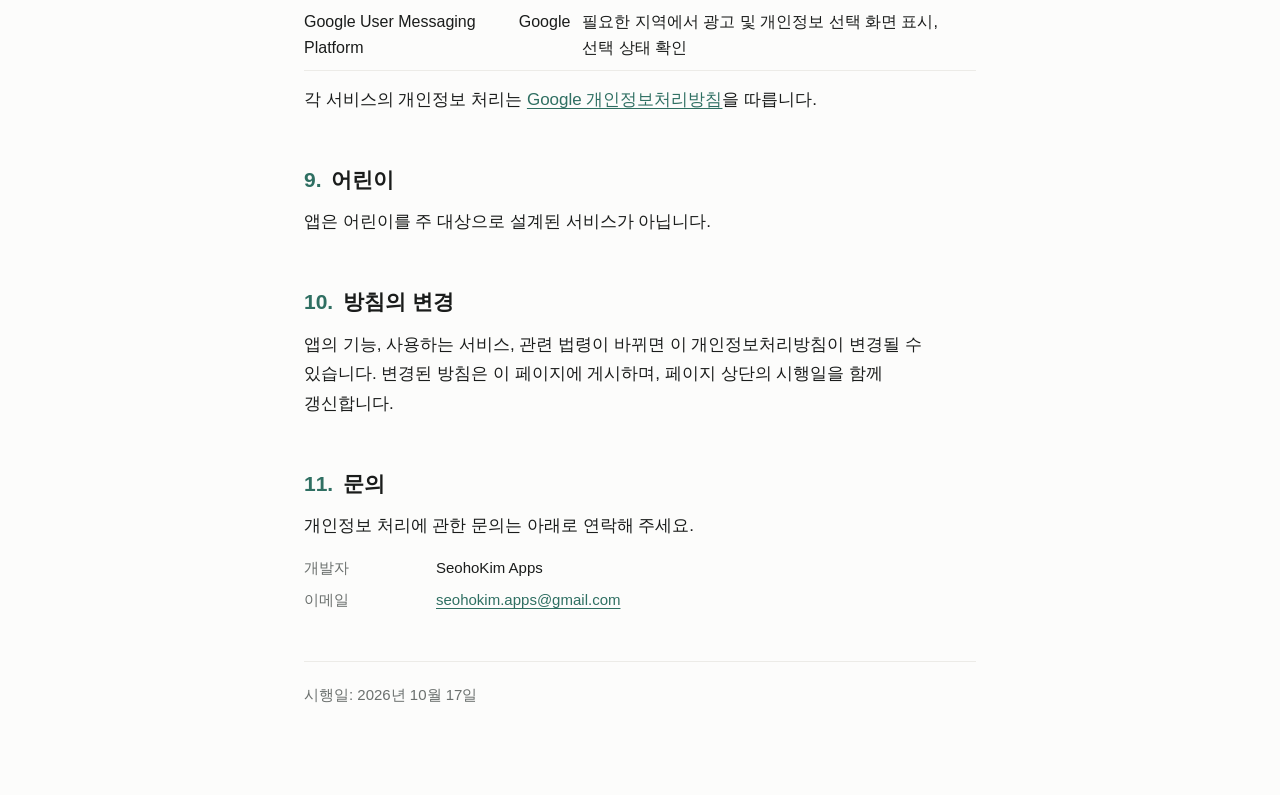
==== commit 67a6b1fa: "docs: disclose Android system backup in privacy policy Co-Authored-By: Claude Opus 5.5 <noreply@anth" ====
--- a/privacy/index.html
+++ b/privacy/index.html
@@ -92,6 +92,9 @@
       <p>사용자가 직접 백업 파일이나 CSV 파일을 내보내기로 선택하면, 해당 파일은 사용자가 선택한 파일 위치 또는 공유 대상에 저장될 수 있습니다. 파일에는 사용자가 입력한 가계부 데이터가 포함됩니다. 백업 파일에는 현재 보유금액(시작 잔액)과 기준일, 고정지출 월별 납부 상태, 수입 입금 확인 기록도 포함됩니다. CSV 파일에는 현재 보유금액(시작 잔액)이 포함되지 않지만, 납부 완료로 기록한 고정지출 납부액은 지출 기록으로 포함됩니다.</p>
       <p>앱은 백업 파일이나 CSV 파일을 임의로 서버에 업로드하지 않습니다. 사용자가 파일을 다른 앱이나 클라우드 저장소에 저장하거나 공유하는 경우, 그 이후의 처리는 사용자가 선택한 서비스의 정책을 따릅니다.</p>
       <p>백업 복원 시에는 사용자가 운영체제의 파일 선택 화면에서 직접 고른 파일만 읽습니다.</p>
+
+      <h3 id="system-backup">Android 시스템 백업 안내</h3>
+      <p>입력한 가계부 데이터는 기본적으로 기기 내부에 저장되며, 개발자가 운영하는 서버로 전송되지 않습니다. 다만 사용자의 기기에서 Android 시스템 백업이 활성화된 경우, 운영체제의 백업 정책과 설정에 따라 일부 앱 데이터가 사용자의 Google 계정 백업 저장소에 보관되고 기기 변경 또는 재설치 시 복원될 수 있습니다. 시스템 백업 여부는 기기의 백업 설정에서 관리할 수 있습니다.</p>
     </section>
 
     <section id="ads">
--- a/privacy/privacy.css
+++ b/privacy/privacy.css
@@ -109,6 +109,13 @@
   margin-right: 4px;
 }
 
+h3 {
+  margin: 24px 0 8px;
+  font-size: 18px;
+  line-height: 1.5;
+  font-weight: 700;
+}
+
 p {
   margin: 0 0 14px;
 }
